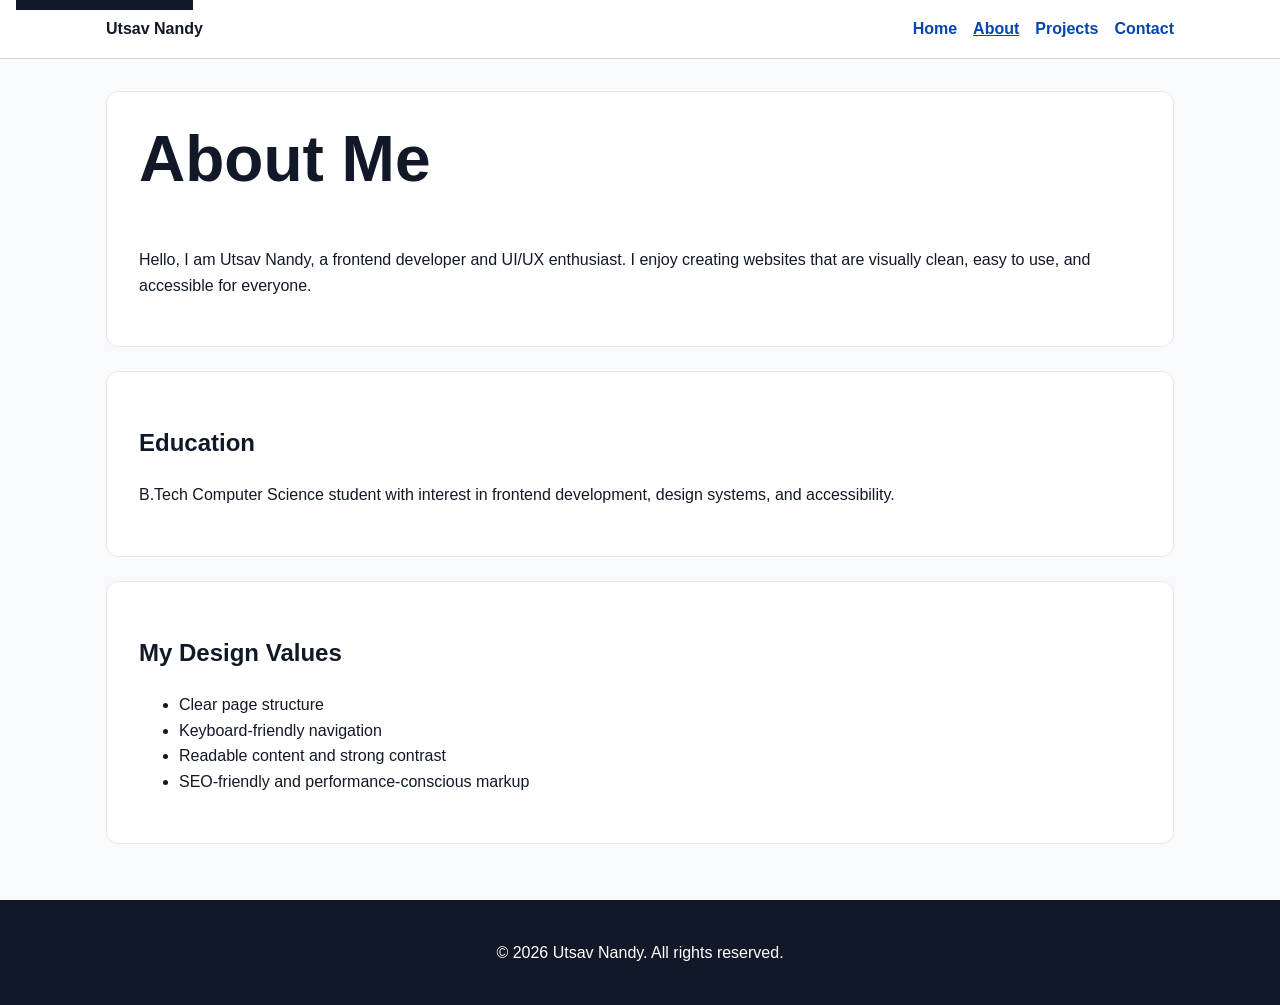
==== about.html @ 60ac8747 "Add files via upload" ====
<!DOCTYPE html>
<html lang="en">
<head>
  <meta charset="UTF-8">
  <meta name="viewport" content="width=device-width, initial-scale=1.0">
  <meta name="description" content="Learn about Utsav Nandy, a frontend developer and UI/UX designer focused on accessible web design.">
  <meta name="author" content="Utsav Nandy">
  <meta name="robots" content="index, follow">
  <title>About | Utsav Nandy Portfolio</title>
  <link rel="stylesheet" href="styles.css">
</head>
<body>
  <a class="skip-link" href="#main-content">Skip to main content</a>
  <header class="site-header" role="banner">
    <nav class="navbar" aria-label="Main navigation">
      <a class="logo" href="index.html">Utsav Nandy</a>
      <ul class="nav-links">
        <li><a href="index.html">Home</a></li>
        <li><a href="about.html" aria-current="page">About</a></li>
        <li><a href="projects.html">Projects</a></li>
        <li><a href="contact.html">Contact</a></li>
      </ul>
    </nav>
  </header>

  <main id="main-content" tabindex="-1">
    <section aria-labelledby="about-title" class="page-section">
      <h1 id="about-title">About Me</h1>
      <p>Hello, I am Utsav Nandy, a frontend developer and UI/UX enthusiast. I enjoy creating websites that are visually clean, easy to use, and accessible for everyone.</p>
    </section>

    <section aria-labelledby="education-title" class="page-section">
      <h2 id="education-title">Education</h2>
      <p>B.Tech Computer Science student with interest in frontend development, design systems, and accessibility.</p>
    </section>

    <section aria-labelledby="values-title" class="page-section">
      <h2 id="values-title">My Design Values</h2>
      <ul>
        <li>Clear page structure</li>
        <li>Keyboard-friendly navigation</li>
        <li>Readable content and strong contrast</li>
        <li>SEO-friendly and performance-conscious markup</li>
      </ul>
    </section>
  </main>

  <footer class="site-footer" role="contentinfo">
    <p>&copy; 2026 Utsav Nandy. All rights reserved.</p>
  </footer>
</body>
</html>
---- styles.css ----
* {
  box-sizing: border-box;
}

body {
  margin: 0;
  font-family: Arial, Helvetica, sans-serif;
  line-height: 1.6;
  color: #111827;
  background: #f9fafb;
}

a {
  color: #0645ad;
}

a:focus,
button:focus,
input:focus,
textarea:focus {
  outline: 3px solid #111827;
  outline-offset: 3px;
}

.skip-link {
  position: absolute;
  top: -40px;
  left: 1rem;
  background: #111827;
  color: #ffffff;
  padding: 0.75rem 1rem;
  z-index: 100;
}

.skip-link:focus {
  top: 1rem;
}

.site-header {
  background: #ffffff;
  border-bottom: 1px solid #d1d5db;
}

.navbar {
  max-width: 1100px;
  margin: 0 auto;
  padding: 1rem;
  display: flex;
  align-items: center;
  justify-content: space-between;
  gap: 1rem;
}

.logo {
  font-weight: 700;
  text-decoration: none;
  color: #111827;
}

.nav-links {
  list-style: none;
  display: flex;
  gap: 1rem;
  padding: 0;
  margin: 0;
  flex-wrap: wrap;
}

.nav-links a {
  text-decoration: none;
  font-weight: 600;
}

.nav-links a[aria-current="page"] {
  text-decoration: underline;
}

main {
  max-width: 1100px;
  margin: 0 auto;
  padding: 2rem 1rem;
}

.hero,
.page-section,
.highlight,
.card-section {
  background: #ffffff;
  padding: 2rem;
  border-radius: 12px;
  margin-bottom: 1.5rem;
  border: 1px solid #e5e7eb;
}

.hero h1,
.page-section h1 {
  font-size: clamp(2rem, 6vw, 4rem);
  line-height: 1.1;
  margin-top: 0;
}

.button,
button {
  display: inline-block;
  background: #111827;
  color: #ffffff;
  padding: 0.75rem 1rem;
  border-radius: 8px;
  text-decoration: none;
  border: 0;
  cursor: pointer;
  font-weight: 700;
}

.cards {
  display: grid;
  grid-template-columns: repeat(auto-fit, minmax(240px, 1fr));
  gap: 1rem;
}

.card {
  padding: 1rem;
  border: 1px solid #d1d5db;
  border-radius: 10px;
  background: #ffffff;
}

.contact-form {
  max-width: 650px;
}

.form-group {
  margin-bottom: 1rem;
}

label {
  display: block;
  font-weight: 700;
  margin-bottom: 0.4rem;
}

input,
textarea {
  width: 100%;
  padding: 0.75rem;
  border: 1px solid #6b7280;
  border-radius: 8px;
  font: inherit;
}

.site-footer {
  text-align: center;
  padding: 1.5rem;
  background: #111827;
  color: #ffffff;
}

@media (max-width: 600px) {
  .navbar {
    align-items: flex-start;
    flex-direction: column;
  }

  .hero,
  .page-section,
  .highlight,
  .card-section {
    padding: 1.25rem;
  }
}
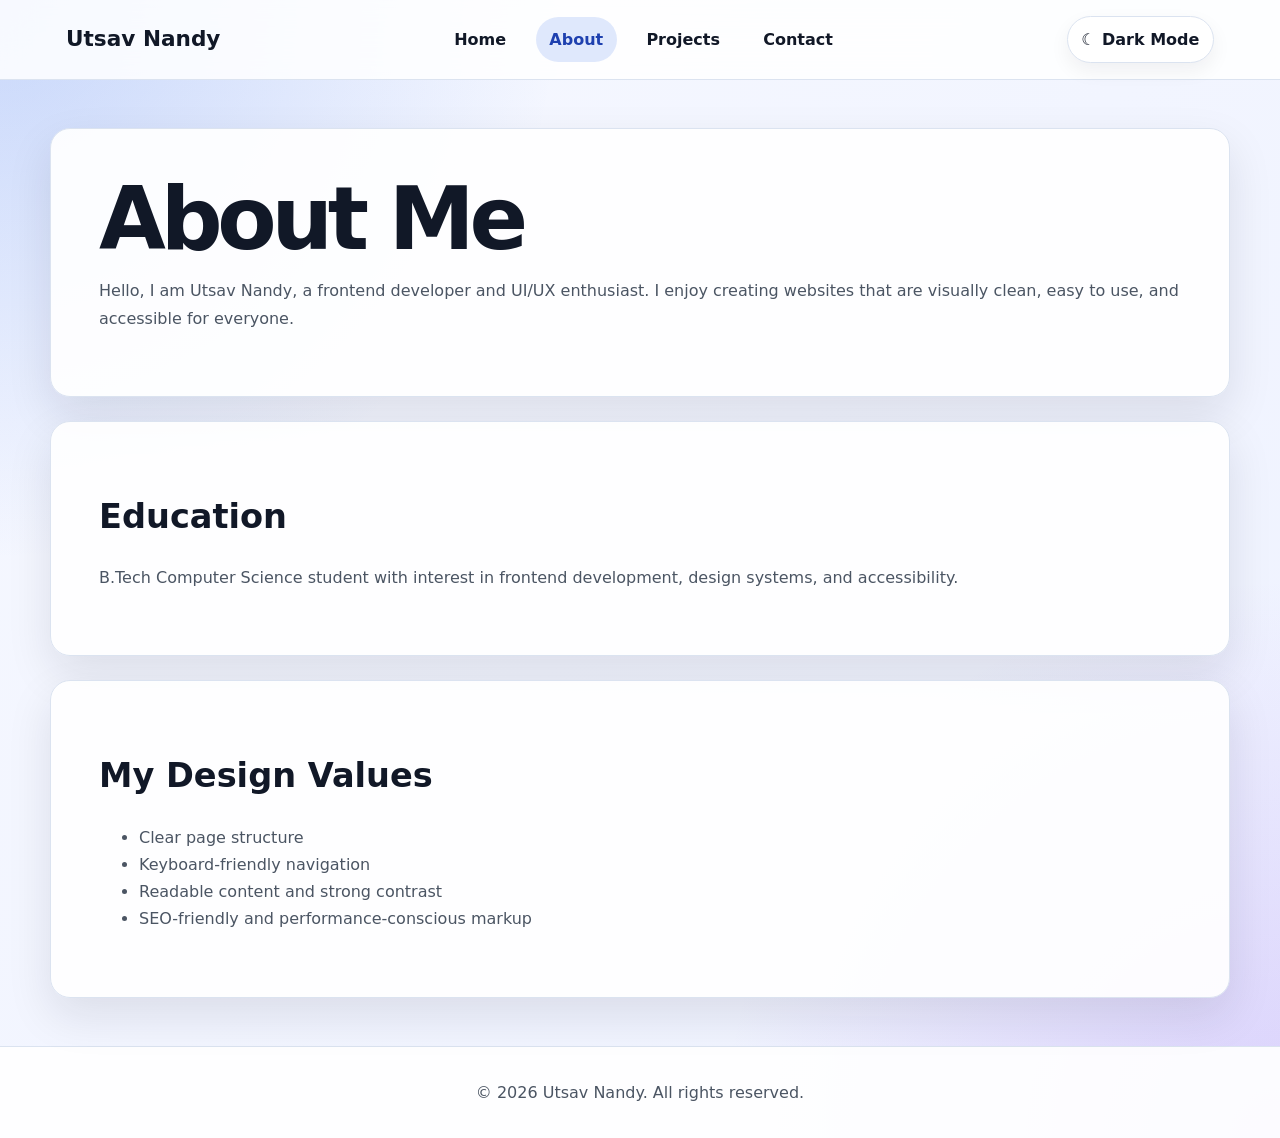
==== commit 34fa3b09: "Add files via upload" ====
--- a/about.html
+++ b/about.html
@@ -11,6 +11,7 @@
 </head>
 <body>
   <a class="skip-link" href="#main-content">Skip to main content</a>
+  <input class="theme-switch" type="checkbox" id="theme-switch" aria-label="Enable dark theme">
   <header class="site-header" role="banner">
     <nav class="navbar" aria-label="Main navigation">
       <a class="logo" href="index.html">Utsav Nandy</a>
@@ -20,10 +21,11 @@
         <li><a href="projects.html">Projects</a></li>
         <li><a href="contact.html">Contact</a></li>
       </ul>
+      <label class="theme-toggle" for="theme-switch" aria-hidden="true">Dark Mode</label>
     </nav>
   </header>
 
-  <main id="main-content" tabindex="-1">
+  <main id="main-content" class="page-layout" tabindex="-1">
     <section aria-labelledby="about-title" class="page-section">
       <h1 id="about-title">About Me</h1>
       <p>Hello, I am Utsav Nandy, a frontend developer and UI/UX enthusiast. I enjoy creating websites that are visually clean, easy to use, and accessible for everyone.</p>
--- a/styles.css
+++ b/styles.css
@@ -1,170 +1,290 @@
-* {
-  box-sizing: border-box;
-}
-
+
+/* Advanced CSS3 responsive architecture for accessible portfolio */
+:root {
+  color-scheme: light;
+  --bg: #f6f8ff;
+  --bg-soft: #eef2ff;
+  --surface: rgba(255, 255, 255, 0.92);
+  --surface-strong: #ffffff;
+  --text: #111827;
+  --muted: #4b5563;
+  --border: #dbe3f0;
+  --primary: #2563eb;
+  --primary-dark: #1e40af;
+  --accent: #7c3aed;
+  --ring: #f59e0b;
+  --shadow: 0 18px 45px rgba(15, 23, 42, 0.10);
+  --radius: 1.25rem;
+  --space-1: .5rem;
+  --space-2: 1rem;
+  --space-3: 1.5rem;
+  --space-4: 2rem;
+  --space-5: 3rem;
+  --max-width: 1180px;
+}
+
+@media (prefers-color-scheme: dark) {
+  :root {
+    color-scheme: dark;
+    --bg: #08111f;
+    --bg-soft: #111827;
+    --surface: rgba(17, 24, 39, 0.88);
+    --surface-strong: #0f172a;
+    --text: #f8fafc;
+    --muted: #cbd5e1;
+    --border: #334155;
+    --primary: #60a5fa;
+    --primary-dark: #93c5fd;
+    --accent: #c084fc;
+    --ring: #fbbf24;
+    --shadow: 0 22px 55px rgba(0, 0, 0, 0.35);
+  }
+}
+
+body:has(#theme-switch:checked) {
+  color-scheme: dark;
+  --bg: #08111f;
+  --bg-soft: #111827;
+  --surface: rgba(17, 24, 39, 0.90);
+  --surface-strong: #0f172a;
+  --text: #f8fafc;
+  --muted: #cbd5e1;
+  --border: #334155;
+  --primary: #60a5fa;
+  --primary-dark: #93c5fd;
+  --accent: #c084fc;
+  --ring: #fbbf24;
+  --shadow: 0 22px 55px rgba(0, 0, 0, 0.35);
+}
+
+* { box-sizing: border-box; }
+html { scroll-behavior: smooth; }
 body {
   margin: 0;
-  font-family: Arial, Helvetica, sans-serif;
-  line-height: 1.6;
-  color: #111827;
-  background: #f9fafb;
-}
-
-a {
-  color: #0645ad;
-}
-
-a:focus,
-button:focus,
-input:focus,
-textarea:focus {
-  outline: 3px solid #111827;
-  outline-offset: 3px;
+  min-height: 100vh;
+  font-family: Inter, system-ui, -apple-system, BlinkMacSystemFont, "Segoe UI", sans-serif;
+  line-height: 1.7;
+  color: var(--text);
+  background:
+    radial-gradient(circle at top left, color-mix(in srgb, var(--primary), transparent 78%), transparent 35rem),
+    radial-gradient(circle at bottom right, color-mix(in srgb, var(--accent), transparent 82%), transparent 35rem),
+    linear-gradient(135deg, var(--bg), var(--bg-soft));
+}
+
+a { color: var(--primary-dark); text-underline-offset: .22em; }
+a:hover { text-decoration-thickness: .18em; }
+a:focus-visible, button:focus-visible, input:focus-visible, textarea:focus-visible, .theme-toggle:focus-visible {
+  outline: 4px solid var(--ring);
+  outline-offset: 4px;
 }
 
 .skip-link {
-  position: absolute;
-  top: -40px;
+  position: fixed;
+  top: -5rem;
   left: 1rem;
-  background: #111827;
-  color: #ffffff;
-  padding: 0.75rem 1rem;
-  z-index: 100;
-}
-
-.skip-link:focus {
-  top: 1rem;
-}
+  z-index: 999;
+  padding: .8rem 1rem;
+  border-radius: .75rem;
+  background: var(--text);
+  color: var(--surface-strong);
+  font-weight: 800;
+}
+.skip-link:focus { top: 1rem; }
+.theme-switch { position: fixed; inline-size: 1px; block-size: 1px; opacity: 0; pointer-events: none; }
 
 .site-header {
-  background: #ffffff;
-  border-bottom: 1px solid #d1d5db;
-}
-
+  position: sticky;
+  top: 0;
+  z-index: 50;
+  background: color-mix(in srgb, var(--surface), transparent 8%);
+  border-bottom: 1px solid var(--border);
+  backdrop-filter: blur(16px);
+}
 .navbar {
-  max-width: 1100px;
-  margin: 0 auto;
-  padding: 1rem;
+  max-width: var(--max-width);
+  margin-inline: auto;
+  padding: var(--space-2);
   display: flex;
   align-items: center;
   justify-content: space-between;
-  gap: 1rem;
-}
-
+  gap: var(--space-2);
+}
 .logo {
-  font-weight: 700;
+  color: var(--text);
+  font-weight: 900;
+  font-size: clamp(1.05rem, 2vw, 1.35rem);
   text-decoration: none;
-  color: #111827;
-}
-
+}
 .nav-links {
   list-style: none;
   display: flex;
-  gap: 1rem;
+  align-items: center;
+  gap: clamp(.35rem, 1.6vw, 1rem);
   padding: 0;
   margin: 0;
   flex-wrap: wrap;
 }
-
-.nav-links a {
+.nav-links a, .theme-toggle {
+  display: inline-flex;
+  align-items: center;
+  min-height: 44px;
+  padding: .55rem .85rem;
+  border-radius: 999px;
+  color: var(--text);
   text-decoration: none;
-  font-weight: 600;
-}
-
-.nav-links a[aria-current="page"] {
-  text-decoration: underline;
-}
-
-main {
-  max-width: 1100px;
-  margin: 0 auto;
-  padding: 2rem 1rem;
-}
-
-.hero,
-.page-section,
-.highlight,
-.card-section {
-  background: #ffffff;
-  padding: 2rem;
-  border-radius: 12px;
-  margin-bottom: 1.5rem;
-  border: 1px solid #e5e7eb;
-}
-
-.hero h1,
-.page-section h1 {
-  font-size: clamp(2rem, 6vw, 4rem);
-  line-height: 1.1;
-  margin-top: 0;
-}
-
-.button,
-button {
-  display: inline-block;
-  background: #111827;
+  font-weight: 750;
+}
+.nav-links a:hover, .nav-links a[aria-current="page"], .theme-toggle:hover {
+  background: color-mix(in srgb, var(--primary), transparent 86%);
+  color: var(--primary-dark);
+}
+.theme-toggle {
+  border: 1px solid var(--border);
+  background: var(--surface-strong);
+  cursor: pointer;
+  box-shadow: 0 8px 20px rgba(15, 23, 42, .06);
+}
+.theme-toggle::before { content: "☾"; margin-right: .4rem; }
+body:has(#theme-switch:checked) .theme-toggle::before { content: "☀"; }
+
+.page-layout {
+  width: min(100% - 2rem, var(--max-width));
+  margin-inline: auto;
+  padding-block: clamp(1.25rem, 4vw, var(--space-5));
+  display: grid;
+  grid-template-columns: minmax(0, 1fr);
+  gap: clamp(1rem, 2vw, 1.5rem);
+}
+
+.hero, .page-section, .highlight, .card-section {
+  background: var(--surface);
+  border: 1px solid var(--border);
+  border-radius: var(--radius);
+  padding: clamp(1.25rem, 4vw, 3rem);
+  box-shadow: var(--shadow);
+}
+.hero {
+  min-height: min(70vh, 720px);
+  display: grid;
+  align-content: center;
+  gap: 1rem;
+  overflow: hidden;
+  position: relative;
+}
+.hero::after {
+  content: "";
+  position: absolute;
+  inset: auto -4rem -5rem auto;
+  width: 16rem;
+  aspect-ratio: 1;
+  border-radius: 50%;
+  background: linear-gradient(135deg, var(--primary), var(--accent));
+  opacity: .18;
+}
+.hero h1, .page-section h1 {
+  max-width: 13ch;
+  font-size: clamp(2.2rem, 8vw, 5.4rem);
+  line-height: .98;
+  letter-spacing: -.06em;
+  margin: 0;
+}
+h2 { font-size: clamp(1.45rem, 3vw, 2.1rem); line-height: 1.15; }
+p, li { color: var(--muted); }
+
+.button, button {
+  display: inline-flex;
+  align-items: center;
+  justify-content: center;
+  min-height: 44px;
+  width: fit-content;
+  padding: .85rem 1.15rem;
+  border-radius: 999px;
+  border: 0;
   color: #ffffff;
-  padding: 0.75rem 1rem;
-  border-radius: 8px;
+  background: linear-gradient(135deg, var(--primary), var(--accent));
   text-decoration: none;
-  border: 0;
+  font-weight: 900;
   cursor: pointer;
-  font-weight: 700;
-}
+  box-shadow: 0 14px 30px color-mix(in srgb, var(--primary), transparent 75%);
+}
+.button:hover, button:hover { transform: translateY(-2px); }
 
 .cards {
   display: grid;
-  grid-template-columns: repeat(auto-fit, minmax(240px, 1fr));
-  gap: 1rem;
-}
-
+  grid-template-columns: repeat(auto-fit, minmax(min(100%, 16rem), 1fr));
+  gap: var(--space-2);
+}
 .card {
-  padding: 1rem;
-  border: 1px solid #d1d5db;
-  border-radius: 10px;
-  background: #ffffff;
-}
-
+  display: flex;
+  flex-direction: column;
+  gap: .5rem;
+  min-height: 100%;
+  padding: clamp(1rem, 3vw, 1.5rem);
+  border: 1px solid var(--border);
+  border-radius: calc(var(--radius) - .25rem);
+  background: var(--surface-strong);
+  transition: transform .2s ease, box-shadow .2s ease, border-color .2s ease;
+}
+.card:hover { transform: translateY(-4px); border-color: var(--primary); box-shadow: var(--shadow); }
+.card h3 { margin-block: 0 .25rem; }
+.card a { margin-top: auto; font-weight: 800; }
+
+.highlight {
+  display: grid;
+  grid-template-columns: 1fr;
+  gap: .25rem;
+  background: linear-gradient(135deg, color-mix(in srgb, var(--primary), transparent 88%), color-mix(in srgb, var(--accent), transparent 88%));
+}
 .contact-form {
-  max-width: 650px;
-}
-
-.form-group {
-  margin-bottom: 1rem;
-}
-
-label {
-  display: block;
-  font-weight: 700;
-  margin-bottom: 0.4rem;
-}
-
-input,
-textarea {
+  max-width: 44rem;
+  display: grid;
+  gap: var(--space-2);
+}
+.form-group { display: grid; gap: .45rem; }
+label { font-weight: 850; }
+input, textarea {
   width: 100%;
-  padding: 0.75rem;
-  border: 1px solid #6b7280;
-  border-radius: 8px;
+  min-height: 44px;
+  padding: .85rem 1rem;
+  border: 1px solid var(--border);
+  border-radius: .9rem;
+  background: var(--surface-strong);
+  color: var(--text);
   font: inherit;
 }
+textarea { resize: vertical; }
+input:valid, textarea:valid { border-color: color-mix(in srgb, var(--primary), var(--border) 45%); }
 
 .site-footer {
   text-align: center;
-  padding: 1.5rem;
-  background: #111827;
-  color: #ffffff;
-}
-
-@media (max-width: 600px) {
-  .navbar {
-    align-items: flex-start;
-    flex-direction: column;
-  }
-
-  .hero,
-  .page-section,
-  .highlight,
-  .card-section {
-    padding: 1.25rem;
-  }
-}
+  padding: var(--space-4) var(--space-2);
+  border-top: 1px solid var(--border);
+  background: var(--surface);
+}
+.site-footer p { margin: 0; }
+
+@media (min-width: 700px) {
+  .page-layout { grid-template-columns: repeat(12, 1fr); }
+  .hero, .page-section, .card-section { grid-column: 1 / -1; }
+  .highlight { grid-column: 3 / 11; }
+  .contact-form { grid-template-columns: repeat(2, 1fr); }
+  .form-group:nth-child(3), .form-group:nth-child(4), .contact-form button { grid-column: 1 / -1; }
+}
+
+@media (min-width: 1000px) {
+  .page-layout { gap: var(--space-3); }
+  .hero { grid-column: 1 / 9; }
+  main:has(.hero) .card-section { grid-column: 1 / -1; }
+  main:has(.hero) .highlight { grid-column: 9 / -1; grid-row: 1; align-self: stretch; align-content: center; }
+}
+
+@media (max-width: 640px) {
+  .navbar { align-items: flex-start; flex-direction: column; }
+  .nav-links { width: 100%; }
+  .nav-links a { padding-inline: .7rem; }
+  .theme-toggle { align-self: stretch; justify-content: center; }
+}
+
+@media (prefers-reduced-motion: reduce) {
+  *, *::before, *::after { scroll-behavior: auto !important; transition: none !important; animation: none !important; }
+}
